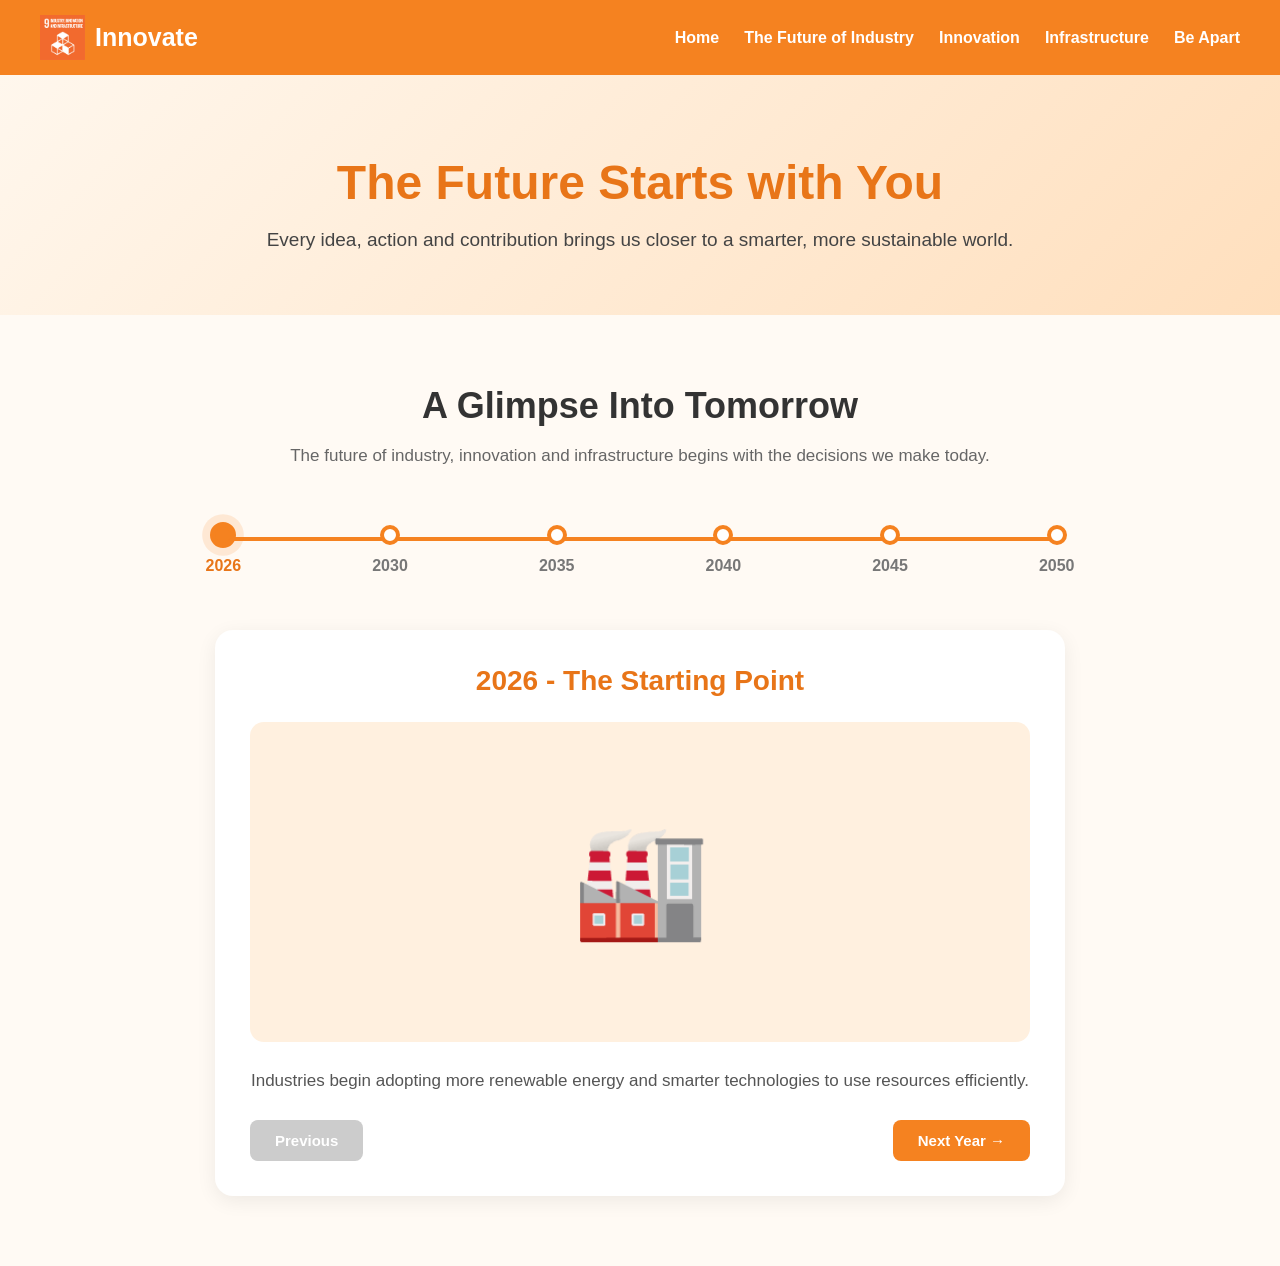
==== Be_Apart.html @ 85bc1718 "started coding on the Be Apart page, added CSS and script" ====
<!DOCTYPE html>
<html lang="en">
<head>
    <meta charset="UTF-8">
    <meta name="viewport" content="width=device-width, initial-scale=1.0">
    <title>Be Apart | Innovate</title>
    <link rel="stylesheet" href="Style.css">
</head>

<body>

    <!-- Navigation Bar -->
    <header>
        <nav class="navbar">
            <div class="logo">
                <img src="images/logo.jpg" alt="Website Logo">
                <span>Innovate</span>
            </div>

            <div class="nav-links">
                <a href="index.html">Home</a>
                <a href="industry_future.html">The Future of Industry</a>
                <a href="innovation.html">Innovation</a>
                <a href="infrastructure.html">Infrastructure</a>
                <a href="Be_Apart.html">Be Apart</a>
            </div>
        </nav>
    </header>

    <!-- Hero Section -->
    <section class="be-apart-hero">
        <h1>The Future Starts with You</h1>
        <p>
            Every idea, action and contribution brings us closer
            to a smarter, more sustainable world.
        </p>
    </section>

    <!-- Timeline Section -->
    <section class="future-timeline">

        <h2>A Glimpse Into Tomorrow</h2>

        <p class="timeline-intro">
            The future of industry, innovation and infrastructure
            begins with the decisions we make today.
        </p>

        <!-- Timeline Navigation -->
        <div class="timeline">

            <div class="timeline-item active" data-year="2026">
                <div class="timeline-dot"></div>
                <span>2026</span>
            </div>

            <div class="timeline-item" data-year="2030">
                <div class="timeline-dot"></div>
                <span>2030</span>
            </div>

            <div class="timeline-item" data-year="2035">
                <div class="timeline-dot"></div>
                <span>2035</span>
            </div>

            <div class="timeline-item" data-year="2040">
                <div class="timeline-dot"></div>
                <span>2040</span>
            </div>

            <div class="timeline-item" data-year="2045">
                <div class="timeline-dot"></div>
                <span>2045</span>
            </div>

            <div class="timeline-item" data-year="2050">
                <div class="timeline-dot"></div>
                <span>2050</span>
            </div>

        </div>

        <!-- Selected Year Information -->
        <div class="timeline-content">

            <h3 id="timeline-year">2026 - The Starting Point</h3>

            <div class="timeline-image">
                <!-- Illustration will go here -->
            </div>

            <p id="timeline-description">
                Industries begin adopting more renewable energy
                and smarter technologies to use resources efficiently.
            </p>

            <div class="timeline-buttons">
                <button id="previous-year" disabled>Previous</button>
                <button id="next-year">Next Year</button>
            </div>

        </div>

    </section>

    <script src="script.js"></script>

</body>
</html>
---- Style.css ----
/* Remove default spacing */
* {
    margin: 0;
    padding: 0;
    box-sizing: border-box;
}

/* Main website styling */
body {
    font-family: Arial, sans-serif;
    background-color: #fff7ed;
    color: #333;
}

/* Navigation bar */
.navbar {
    background-color: #f58220;
    display: flex;
    justify-content: space-between;
    align-items: center;
    padding: 15px 40px;
}

/* Website logo */
.logo {
    display: flex;
    align-items: center;
    gap: 10px;
    color: white;
    font-size: 25px;
    font-weight: bold;
}

.logo img {
    width: 45px;
    height: 45px;
    object-fit: cover;
}

/* Navigation links */
.nav-links {
    display: flex;
    gap: 25px;
}

.nav-links a {
    color: white;
    text-decoration: none;
    font-size: 16px;
    font-weight: bold;
    transition: 0.3s;
}

/* Hover effect */
.nav-links a:hover {
    color: #333;
}




/* HOMEPAGE LAYOUT */

.hero {
    min-height: 85vh;
    background: linear-gradient(135deg, #fff7ed, #ffdfbd);

    display: flex;
    align-items: center;
    justify-content: space-between;

    padding: 60px 5%;
    gap: 40px;
}

/* LEFT SIDE - TEXT */

.hero-content {
    flex: 1;
    max-width: 650px;
}

/* Small heading */

.goal-label {
    color: #d96b13;
    font-size: 15px;
    font-weight: bold;
    letter-spacing: 2px;
    margin-bottom: 25px;
}

/* Main heading */

.hero h1 {
    color: #e87518;
    font-size: clamp(42px, 5vw, 72px);
    font-weight: 800;
    line-height: 1.1;
    margin-bottom: 25px;
}

/* Description */

.hero-description {
    color: #555;
    font-size: 19px;
    margin-bottom: 35px;
}

/* Button */

.hero-button {
    display: inline-block;
    background-color: #f58220;
    color: white;
    text-decoration: none;

    font-size: 16px;
    font-weight: bold;

    padding: 16px 25px;
    border-radius: 8px;

    transition: 0.3s;
}

.hero-button:hover {
    background-color: #d96b13;
    transform: translateY(-3px);
}

/* RIGHT SIDE - IMAGE */

.hero-image {
    flex: 1;
    max-width: 650px;
}

.hero-image img {
    width: 100%;
    height: 450px;
    object-fit: cover;
    border-radius: 20px;
    box-shadow: 0 15px 35px rgba(0, 0, 0, 0.15);
}

/* MOBILE RESPONSIVENESS */

@media (max-width: 850px) {

    .hero {
        flex-direction: column;
        text-align: center;
        padding: 50px 20px;
    }

    .hero-content {
        max-width: 100%;
    }

    .hero-image {
        width: 100%;
    }

    .hero-image img {
        height: auto;
    }

}


/* FUTURE OF INDUSTRY HERO */

.future-hero {
    min-height: 65vh;
    background: linear-gradient(135deg, #fff7ed, #ffdfbd);

    display: flex;
    align-items: center;
    justify-content: space-between;

    padding: 60px 5%;
    gap: 40px;
}

.future-content {
    flex: 1;
}

.future-label {
    color: #d96b13;
    font-size: 14px;
    font-weight: bold;
    letter-spacing: 3px;
    margin-bottom: 20px;
}

.future-content h1 {
    color: #e87518;
    font-size: clamp(38px, 5vw, 70px);
    line-height: 1.1;
    font-weight: 800;
}

.future-image {
    flex: 1;
}

.future-image img {
    width: 100%;
    height: 400px;
    object-fit: cover;
    border-radius: 20px;
    box-shadow: 0 12px 30px rgba(0,0,0,0.15);
}


/* KEY INNOVATIONS SECTION */

.innovations {
    background-color: #fffaf4;
    padding: 65px 5%;
    text-align: center;
}

.innovations h2 {
    color: #e87518;
    font-size: 42px;
    margin-bottom: 15px;
}

.innovation-subtitle {
    color: #666;
    font-size: 17px;
    margin-bottom: 45px;
}


/* CARD LAYOUT */

.card-container {
    display: grid;
    grid-template-columns: repeat(4, 1fr);
    gap: 25px;
}


/* FLIP CARDS */

.flip-card {
    background-color: transparent;
    height: 300px;
    perspective: 1000px;
    cursor: pointer;
}

.flip-card-inner {
    position: relative;
    width: 100%;
    height: 100%;

    transition: transform 0.7s;
    transform-style: preserve-3d;
}

.flip-card.flipped .flip-card-inner {
    transform: rotateY(180deg);
}


/* FRONT AND BACK */

.card-front,
.card-back {
    position: absolute;
    width: 100%;
    height: 100%;

    backface-visibility: hidden;
    -webkit-backface-visibility: hidden;

    border-radius: 18px;
    border: 2px solid #f58220;

    display: flex;
    flex-direction: column;
    justify-content: center;
    align-items: center;

    padding: 25px;
}


/* FRONT DESIGN */

.card-front {
    background: linear-gradient(
        145deg,
        #ffffff,
        #ffe4c9
    );

    color: #333;
}

.card-icon {
    font-size: 55px;
    margin-bottom: 20px;
}

.card-front h3 {
    color: #e87518;
    font-size: 23px;
    margin-bottom: 15px;
}

.card-front p {
    color: #777;
    font-size: 14px;
}


/* BACK DESIGN */

.card-back {
    background: linear-gradient(
        145deg,
        #f58220,
        #d96b13
    );

    color: white;
    transform: rotateY(180deg);
}

.card-back h3 {
    font-size: 24px;
    margin-bottom: 20px;
}

.card-back p {
    font-size: 16px;
    line-height: 1.6;
}


/* HOVER EFFECT */

.flip-card:hover {
    transform: translateY(-5px);
    transition: 0.3s;
}


/* RESPONSIVE DESIGN */

@media (max-width: 1000px) {

    .card-container {
        grid-template-columns: repeat(2, 1fr);
    }

    .future-hero {
        flex-direction: column;
        text-align: center;
    }

    .future-image {
        width: 100%;
    }

}

@media (max-width: 550px) {

    .card-container {
        grid-template-columns: 1fr;
    }

    .innovations h2 {
        font-size: 32px;
    }

}




/* ============================= */
/* INNOVATION HERO SECTION */
/* ============================= */

.innovation-hero {
    min-height: 65vh;
    background: linear-gradient(135deg, #fff7ed, #ffdfbd);

    display: flex;
    align-items: center;
    justify-content: space-between;

    padding: 60px 5%;
    gap: 40px;
}

.innovation-content {
    flex: 1;
}

.innovation-label {
    color: #d96b13;
    font-size: 14px;
    font-weight: bold;
    letter-spacing: 3px;
    margin-bottom: 20px;
}

.innovation-content h1 {
    color: #e87518;
    font-size: clamp(40px, 5vw, 70px);
    line-height: 1.1;
    font-weight: 800;
    margin-bottom: 20px;
}

.innovation-description {
    color: #555;
    font-size: 20px;
    margin-bottom: 30px;
}

.innovation-image {
    flex: 1;
    max-width: 550px;
}

.innovation-image svg {
    width: 100%;
    height: auto;
    filter: drop-shadow(0 10px 20px rgba(245, 130, 32, 0.2));
}


/* ============================= */
/* QUIZ BUTTON */
/* ============================= */

.quiz-button,
#next-button {
    background-color: #f58220;
    color: white;
    border: none;
    border-radius: 30px;

    padding: 16px 30px;
    font-size: 17px;
    font-weight: bold;

    cursor: pointer;
    transition: 0.3s;
}

.quiz-button:hover,
#next-button:hover {
    background-color: #d96b13;
    transform: translateY(-3px);
}


/* ============================= */
/* QUIZ SECTION */
/* ============================= */

.quiz-section {
    display: none;
    background-color: #fff7ed;
    padding: 60px 20px;
    text-align: center;
}

.quiz-section h2 {
    color: #e87518;
    font-size: 40px;
    margin-bottom: 12px;
}

.quiz-section > p {
    color: #666;
    margin-bottom: 30px;
}

.quiz-box {
    background-color: white;
    max-width: 700px;
    margin: auto;

    padding: 35px;
    border-radius: 18px;
    border: 2px solid #f58220;

    box-shadow: 0 10px 25px rgba(0,0,0,0.08);
}

.quiz-box h3 {
    color: #333;
    font-size: 22px;
    margin-bottom: 25px;
}

#answer-buttons {
    display: grid;
    grid-template-columns: 1fr 1fr;
    gap: 15px;
}

.answer-button {
    background-color: #fff0df;
    color: #75421f;

    border: 2px solid #f58220;
    border-radius: 10px;

    padding: 15px;
    font-size: 16px;
    cursor: pointer;

    transition: 0.3s;
}

.answer-button:hover:not(:disabled) {
    background-color: #ffdbb5;
}

.answer-button:disabled {
    cursor: default;
    opacity: 0.85;
}

.answer-button.correct {
    background-color: #d9f5df;
    border-color: #399b54;
    color: #205e32;
}

.answer-button.wrong {
    background-color: #ffe0dc;
    border-color: #d9534f;
    color: #922b27;
}

#quiz-feedback {
    font-weight: bold;
    margin: 20px 0;
    min-height: 24px;
    color: #d96b13;
}

#next-button {
    margin-top: 10px;
}


/* ============================= */
/* DID YOU KNOW SECTION */
/* ============================= */

.facts-section {
    background-color: #fffaf4;
    padding: 65px 4%;
    text-align: center;
}

.facts-section h2 {
    color: #e87518;
    font-size: 42px;
    margin-bottom: 12px;
}

.facts-subtitle {
    color: #666;
    font-size: 17px;
    margin-bottom: 40px;
}

.facts-carousel {
    display: flex;
    align-items: center;
    justify-content: center;
    gap: 20px;
}

.facts-container {
    display: grid;
    grid-template-columns: repeat(3, minmax(0, 1fr));
    gap: 22px;
    width: 100%;
    max-width: 1050px;
}


/* Individual fact cards */

.fact-card {
    min-height: 300px;
    aspect-ratio: 1 / 1;

    background: linear-gradient(
        145deg,
        #ffffff,
        #ffe7ce
    );

    border: 2px solid #f58220;
    border-radius: 16px;

    display: flex;
    flex-direction: column;
    justify-content: center;
    align-items: center;

    padding: 22px;

    box-shadow: 0 8px 18px rgba(245, 130, 32, 0.12);

    animation: cardAppear 0.4s ease;
}

.fact-icon {
    font-size: 42px;
    margin-bottom: 15px;
}

.fact-card h3 {
    color: #d96b13;
    font-size: 21px;
    margin-bottom: 15px;
}

.fact-card p {
    color: #444;
    font-size: 15px;
    line-height: 1.6;
}


/* Carousel arrows */

.arrow-button {
    flex-shrink: 0;
    background-color: #f58220;
    color: white;

    border: none;
    border-radius: 50%;

    width: 55px;
    height: 55px;

    font-size: 25px;
    cursor: pointer;

    transition: 0.3s;
}

.arrow-button:hover {
    background-color: #d96b13;
    transform: scale(1.1);
}

.facts-instruction {
    color: #888;
    font-size: 14px;
    margin-top: 25px;
}


/* Card animation */

@keyframes cardAppear {
    from {
        opacity: 0.4;
        transform: translateX(15px);
    }

    to {
        opacity: 1;
        transform: translateX(0);
    }
}


/* ============================= */
/* RESPONSIVE DESIGN */
/* ============================= */

@media (max-width: 900px) {

    .innovation-hero {
        flex-direction: column;
        text-align: center;
    }

    .innovation-image {
        width: 100%;
    }

    .facts-container {
        grid-template-columns: repeat(2, 1fr);
    }

    .fact-card:last-child {
        display: none;
    }

}

@media (max-width: 600px) {

    #answer-buttons {
        grid-template-columns: 1fr;
    }

    .facts-container {
        grid-template-columns: 1fr;
    }

    .fact-card:not(:first-child) {
        display: none;
    }

    .facts-carousel {
        gap: 8px;
    }

    .arrow-button {
        width: 40px;
        height: 40px;
        font-size: 18px;
    }

    .fact-card {
        min-height: 300px;
    }

}





/* ================================= */
/* INFRASTRUCTURE HERO */
/* ================================= */

.infrastructure-hero {
    min-height: 65vh;
    background: linear-gradient(135deg, #fff7ed, #ffdfbd);

    display: flex;
    align-items: center;
    justify-content: space-between;

    padding: 60px 5%;
    gap: 40px;
}

.infrastructure-content {
    flex: 1;
}

.infrastructure-label {
    color: #d96b13;
    font-size: 14px;
    font-weight: bold;
    letter-spacing: 3px;
    margin-bottom: 20px;
}

.infrastructure-content h1 {
    color: #e87518;
    font-size: clamp(40px, 5vw, 70px);
    line-height: 1.1;
    font-weight: 800;
    margin-bottom: 20px;
}

.infrastructure-subtitle {
    color: #555;
    font-size: 20px;
}

.infrastructure-image {
    flex: 1;
    max-width: 600px;
}

.infrastructure-image img {
    width: 100%;
    height: 420px;
    object-fit: cover;
    border-radius: 20px;
    box-shadow: 0 12px 30px rgba(0,0,0,0.15);
}


/* ================================= */
/* INFRASTRUCTURE MINI QUIZ */
/* ================================= */

.infrastructure-quiz {
    background-color: #fffaf4;
    padding: 65px 7%;
    text-align: center;
}

.infrastructure-quiz h2,
.city-section h2 {
    color: #e87518;
    font-size: 38px;
    margin-bottom: 15px;
}

.quiz-intro {
    color: #666;
    font-size: 17px;
    margin-bottom: 35px;
}

.infrastructure-questions {
    display: grid;
    grid-template-columns: repeat(2, 1fr);
    gap: 22px;
    max-width: 1100px;
    margin: auto;
}

.infra-question {
    background-color: white;
    border: 2px solid #ffdfbd;
    border-radius: 15px;
    padding: 25px;
    text-align: left;
    box-shadow: 0 5px 15px rgba(0,0,0,0.04);
}

.infra-question h3 {
    color: #d96b13;
    font-size: 18px;
    margin-bottom: 18px;
}

.infra-answer {
    display: block;
    width: 100%;
    background-color: #fff3e6;
    color: #75421f;

    border: 1px solid #f5c18f;
    border-radius: 8px;

    padding: 12px;
    margin-bottom: 10px;

    text-align: left;
    font-size: 14px;
    cursor: pointer;
    transition: 0.2s;
}

.infra-answer:hover:not(:disabled) {
    background-color: #ffdfbd;
}

.infra-answer:disabled {
    cursor: default;
    opacity: 0.85;
}

.infra-answer.correct {
    background-color: #d9f5df;
    border-color: #399b54;
    color: #205e32;
}

.infra-answer.wrong {
    background-color: #ffe0dc;
    border-color: #d9534f;
    color: #922b27;
}

.infra-feedback {
    min-height: 20px;
    color: #d96b13;
    font-size: 14px;
    font-weight: bold;
    margin-top: 12px;
}

.infra-score {
    margin-top: 30px;
    color: #d96b13;
    font-size: 19px;
    font-weight: bold;
}


/* ================================= */
/* INTERACTIVE CITY */
/* ================================= */

.city-section {
    background-color: #fff7ed;
    padding: 65px 5%;
    text-align: center;
}

.city-description {
    color: #666;
    font-size: 17px;
    margin-bottom: 35px;
}

.city-scene {
    max-width: 1050px;
    height: 480px;
    margin: auto;

    border: 3px solid #f58220;
    border-radius: 20px;
    overflow: hidden;

    position: relative;
    background-color: #bde7f7;
}

/* Sky */

.city-sky {
    height: 65%;
    background: linear-gradient(#9bdaf2, #e3f7ff);
    position: relative;
    overflow: hidden;
}

.city-sun {
    position: absolute;
    top: 20px;
    right: 70px;
    font-size: 48px;
}

.city-cloud {
    position: absolute;
    font-size: 35px;
}

.cloud-one {
    top: 45px;
    left: 18%;
}

.cloud-two {
    top: 90px;
    right: 25%;
}


/* City skyline */

.city-buildings {
    position: absolute;
    bottom: 0;
    left: 5%;
    right: 5%;

    height: 190px;

    display: flex;
    justify-content: center;
    align-items: flex-end;
    gap: 12px;
}

.city-building {
    width: 16%;
    background: #f5a45c;
    border: 3px solid #d96b13;
    border-bottom: none;

    display: flex;
    justify-content: center;
    align-items: center;

    color: #fff7ed;
    font-size: 35px;

    box-shadow: inset 0 0 15px rgba(255,255,255,0.3);
}

.building-one {
    height: 100px;
}

.building-two {
    height: 150px;
    background: #f9bf78;
}

.building-three {
    height: 180px;
    background: #e87518;
}

.building-four {
    height: 130px;
    background: #f9bf78;
}

.building-five {
    height: 110px;
}


/* Ground */

.city-ground {
    height: 35%;
    background: linear-gradient(#8fcf73, #64aa52);
    position: relative;
}

.city-road {
    position: absolute;
    bottom: 0;
    width: 100%;
    height: 75px;

    background: #555;

    display: flex;
    justify-content: space-around;
    align-items: center;
    font-size: 30px;

    border-top: 5px solid #777;
}

.city-road::after {
    content: "";
    position: absolute;
    width: 100%;
    top: 35px;
    border-top: 3px dashed white;
}


/* Clickable city icons */

.city-item {
    position: absolute;
    z-index: 2;

    background: #ffffff;
    border: 3px solid #f58220;
    border-radius: 15px;

    width: 65px;
    height: 65px;

    font-size: 32px;
    cursor: pointer;

    box-shadow: 0 5px 12px rgba(0,0,0,0.15);
    transition: 0.25s;
}

.city-item:hover {
    transform: scale(1.15);
    background: #ffe4c9;
}

.city-item.selected {
    background: #f58220;
    border-color: white;
    box-shadow: 0 0 0 4px rgba(245,130,32,0.3);
}

.house-item {
    left: 8%;
    top: 5%;
}

.building-item {
    left: 27%;
    top: -5%;
}

.road-item {
    left: 40%;
    top: 15%;
}

.power-item {
    right: 27%;
    top: -5%;
}

.port-item {
    right: 8%;
    top: 10%;
}

.airport-item {
    right: 45%;
    top: 15%;
}


/* City information panel */

.city-info {
    max-width: 850px;
    min-height: 155px;

    margin: 30px auto 0;
    padding: 30px;

    background: white;
    border: 2px solid #f58220;
    border-radius: 15px;

    box-shadow: 0 8px 20px rgba(0,0,0,0.06);

    transition: 0.3s;
}

.city-info h3 {
    color: #e87518;
    font-size: 25px;
    margin-bottom: 15px;
}

.city-info p {
    color: #555;
    font-size: 16px;
    line-height: 1.7;
}


/* ================================= */
/* RESPONSIVE DESIGN */
/* ================================= */

@media (max-width: 850px) {

    .infrastructure-hero {
        flex-direction: column;
        text-align: center;
    }

    .infrastructure-image {
        width: 100%;
    }

    .infrastructure-questions {
        grid-template-columns: 1fr;
    }

    .city-scene {
        height: 400px;
    }

    .city-item {
        width: 52px;
        height: 52px;
        font-size: 25px;
    }

}

@media (max-width: 550px) {

    .infrastructure-quiz h2,
    .city-section h2 {
        font-size: 30px;
    }

    .city-scene {
        height: 340px;
    }

    .city-buildings {
        height: 130px;
        gap: 5px;
    }

    .city-item {
        width: 43px;
        height: 43px;
        font-size: 21px;
    }

    .city-info {
        padding: 20px;
    }

}



/* =================================
   BE APART - HERO SECTION
================================= */

.be-apart-hero {
    text-align: center;
    padding: 80px 20px 60px;
    background: linear-gradient(135deg, #fff7ed, #ffdfbd);
}

.be-apart-hero h1 {
    font-size: 48px;
    color: #e87518;
    margin-bottom: 15px;
}

.be-apart-hero p {
    font-size: 19px;
    color: #444;
    max-width: 750px;
    margin: 0 auto;
    line-height: 1.6;
}


/* =================================
   TIMELINE SECTION
================================= */

.future-timeline {
    padding: 70px 6%;
    text-align: center;
    background: #fffaf4;
}

.future-timeline h2 {
    font-size: 36px;
    color: #333;
    margin-bottom: 15px;
}

.timeline-intro {
    font-size: 17px;
    color: #666;
    max-width: 750px;
    margin: 0 auto 55px;
    line-height: 1.6;
}


/* =================================
   TIMELINE DOTS AND CONNECTING LINE
================================= */

.timeline {
    display: flex;
    align-items: flex-start;
    justify-content: space-between;
    max-width: 1000px;
    margin: 0 auto 55px;
    position: relative;
}

/* The connecting line */
.timeline::before {
    content: "";
    position: absolute;
    top: 12px;
    left: 8.33%;
    right: 8.33%;
    height: 4px;
    background: #f58220;
    border-radius: 10px;
}

.timeline-item {
    flex: 1;
    display: flex;
    flex-direction: column;
    align-items: center;
    position: relative;
    z-index: 1;
    cursor: pointer;
    gap: 12px;
    color: #777;
    font-size: 16px;
    font-weight: 600;
    transition: 0.3s ease;
}

/* Timeline circles */
.timeline-dot {
    width: 20px;
    height: 20px;
    background: #fff;
    border: 4px solid #f58220;
    border-radius: 50%;
    transition: 0.3s ease;
}

/* Selected timeline year */
.timeline-item.active {
    color: #e87518;
}

.timeline-item.active .timeline-dot {
    background: #f58220;
    transform: scale(1.3);
    box-shadow: 0 0 0 6px rgba(245, 130, 32, 0.15);
}

/* Hover effect */
.timeline-item:hover .timeline-dot {
    transform: scale(1.2);
}


/* =================================
   SELECTED YEAR CONTENT
================================= */

.timeline-content {
    max-width: 850px;
    margin: 0 auto;
    padding: 35px;
    background: white;
    border-radius: 18px;
    box-shadow: 0 5px 20px rgba(0, 0, 0, 0.07);
}

.timeline-content h3 {
    font-size: 28px;
    color: #e87518;
    margin-bottom: 25px;
}

.timeline-image {
    width: 100%;
    height: 320px;
    background: #fff0df;
    border-radius: 14px;
    margin-bottom: 25px;
}

.timeline-content p {
    font-size: 17px;
    color: #555;
    line-height: 1.7;
    margin-bottom: 25px;
}


/* =================================
   PREVIOUS AND NEXT BUTTONS
================================= */

.timeline-buttons {
    display: flex;
    justify-content: space-between;
    gap: 15px;
}

.timeline-buttons button {
    padding: 12px 25px;
    border: none;
    border-radius: 8px;
    background: #f58220;
    color: white;
    font-size: 15px;
    font-weight: 600;
    cursor: pointer;
    transition: 0.3s ease;
}

.timeline-buttons button:hover:not(:disabled) {
    background: #d96b13;
    transform: translateY(-2px);
}

.timeline-buttons button:disabled {
    background: #ccc;
    cursor: not-allowed;
}


/* =================================
   MOBILE RESPONSIVENESS
================================= */

@media (max-width: 650px) {

    .be-apart-hero h1 {
        font-size: 34px;
    }

    .future-timeline {
        padding: 50px 15px;
    }

    .timeline {
        margin-bottom: 40px;
    }

    .timeline-item {
        font-size: 12px;
    }

    .timeline-dot {
        width: 16px;
        height: 16px;
        border-width: 3px;
    }

    .timeline::before {
        top: 10px;
    }

    .timeline-content {
        padding: 20px;
    }

    .timeline-content h3 {
        font-size: 22px;
    }

    .timeline-image {
        height: 200px;
    }

    .timeline-buttons button {
        padding: 10px 15px;
        font-size: 13px;
    }
}



/* Timeline transition effect */

.timeline-content {
    transition: opacity 0.2s ease, transform 0.2s ease;
}

.timeline-content.changing {
    opacity: 0;
    transform: translateY(10px);
}

/* Temporary timeline illustrations */

.timeline-image {
    display: flex;
    align-items: center;
    justify-content: center;
    font-size: 110px;
}
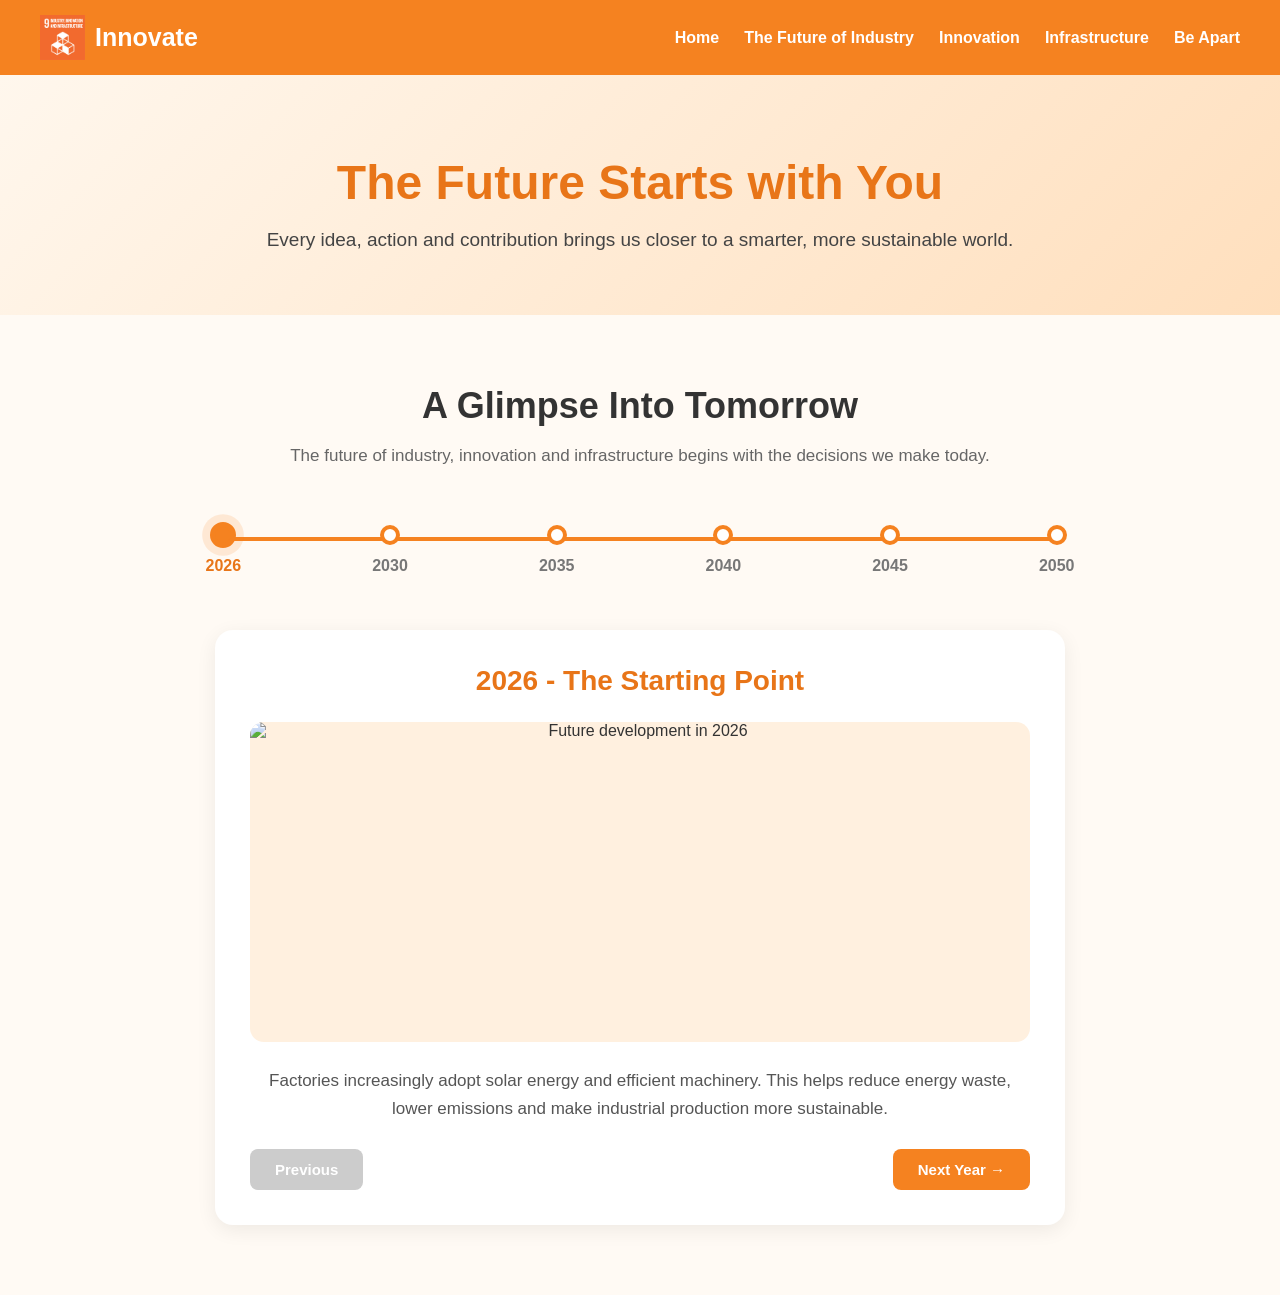
==== commit 6dbf9a40: "changed small error" ====
--- a/Be_Apart.html
+++ b/Be_Apart.html
@@ -21,7 +21,7 @@
                 <a href="index.html">Home</a>
                 <a href="industry_future.html">The Future of Industry</a>
                 <a href="innovation.html">Innovation</a>
-                <a href="infrastructure.html">Infrastructure</a>
+                <a href="Infrastructure.html">Infrastructure</a>
                 <a href="Be_Apart.html">Be Apart</a>
             </div>
         </nav>
--- a/Style.css
+++ b/Style.css
@@ -1459,8 +1459,17 @@
 /* Temporary timeline illustrations */
 
 .timeline-image {
-    display: flex;
-    align-items: center;
-    justify-content: center;
-    font-size: 110px;
-}
+    width: 100%;
+    height: 320px;
+    background: #fff0df;
+    border-radius: 14px;
+    margin-bottom: 25px;
+    overflow: hidden;
+}
+
+.timeline-image img {
+    width: 100%;
+    height: 100%;
+    object-fit: cover;
+    display: block;
+}
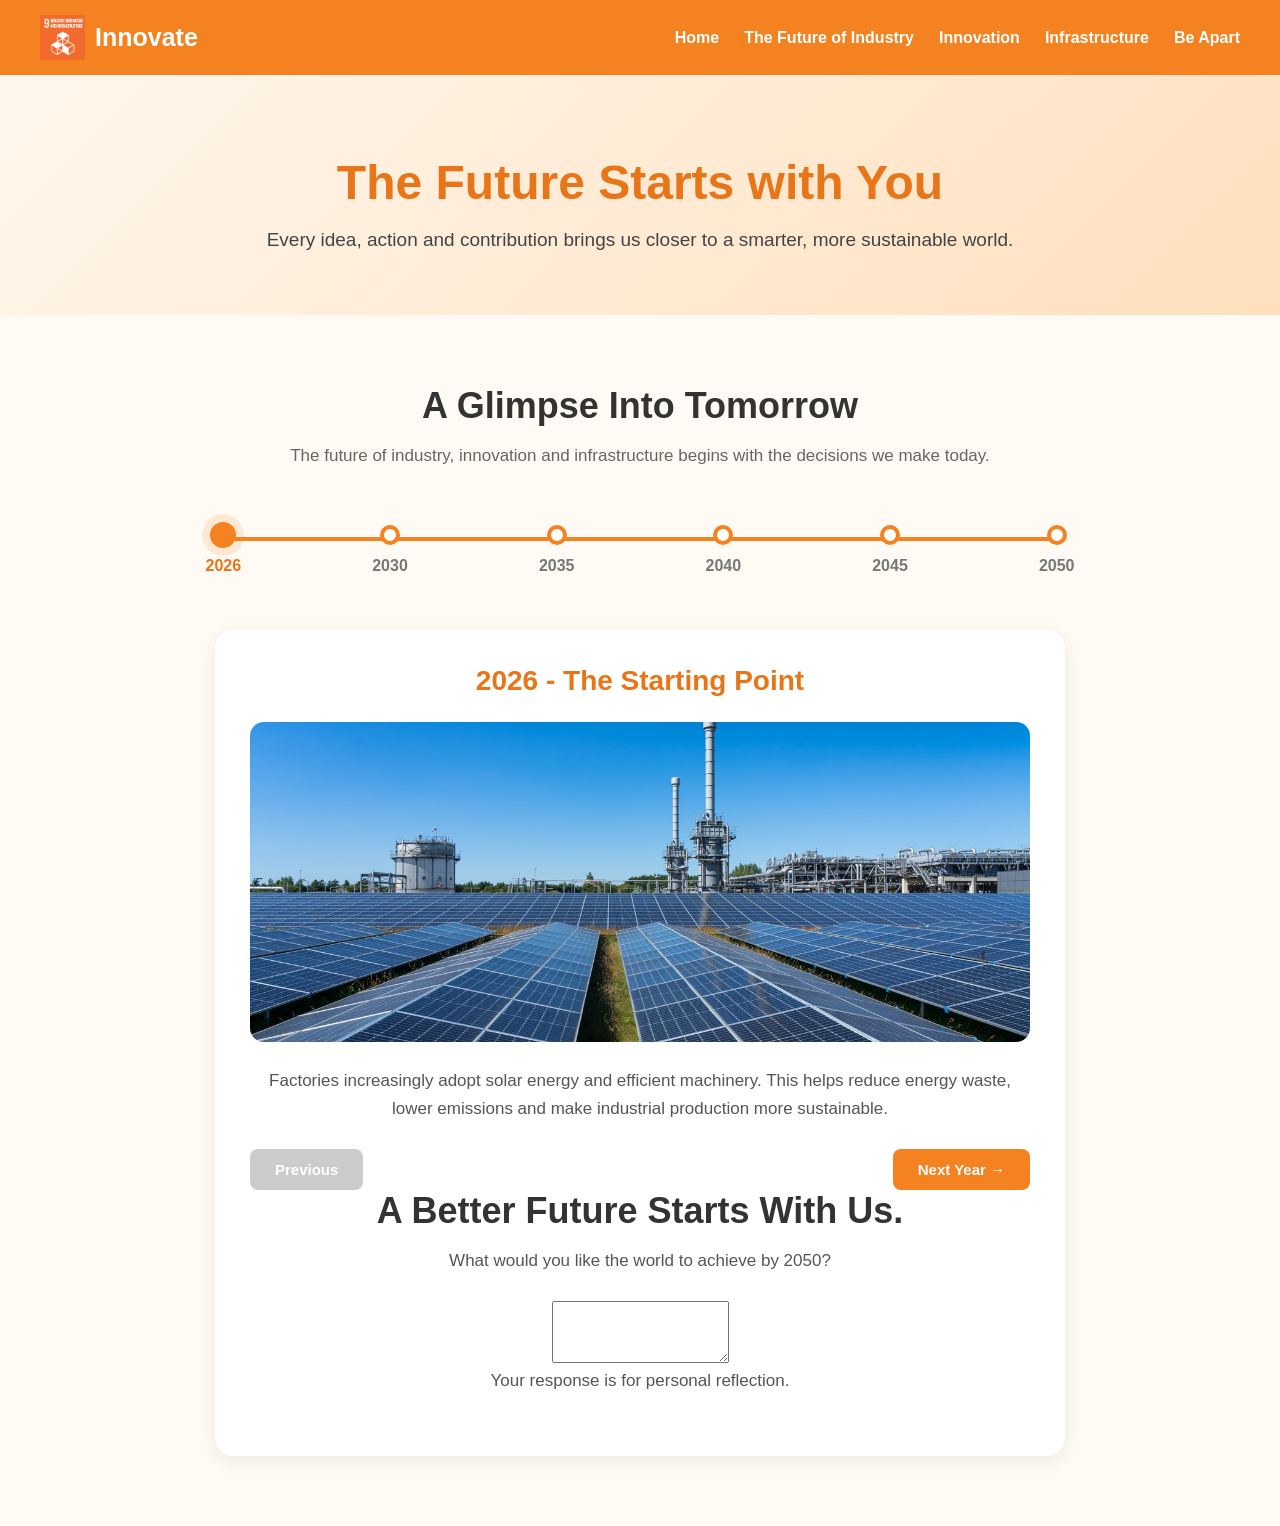
==== commit 707b4722: "added images for last page and working on 2050 timeline" ====
--- a/Be_Apart.html
+++ b/Be_Apart.html
@@ -100,6 +100,27 @@
                 <button id="next-year">Next Year</button>
             </div>
 
+
+            <!-- 2050 Reflection Section -->
+            <div class="reflection-section" id="reflection-section">
+
+                <h2>A Better Future Starts With Us.</h2>
+
+                <p>What would you like the world to achieve by 2050?</p>
+
+                <textarea
+                    id="future-reflection"
+                    placeholder="Share your vision for the future..."
+                    rows="4">
+                </textarea>
+
+                <p class="reflection-note">
+                    Your response is for personal reflection.
+                </p>
+
+            </div>
+
+
         </div>
 
     </section>
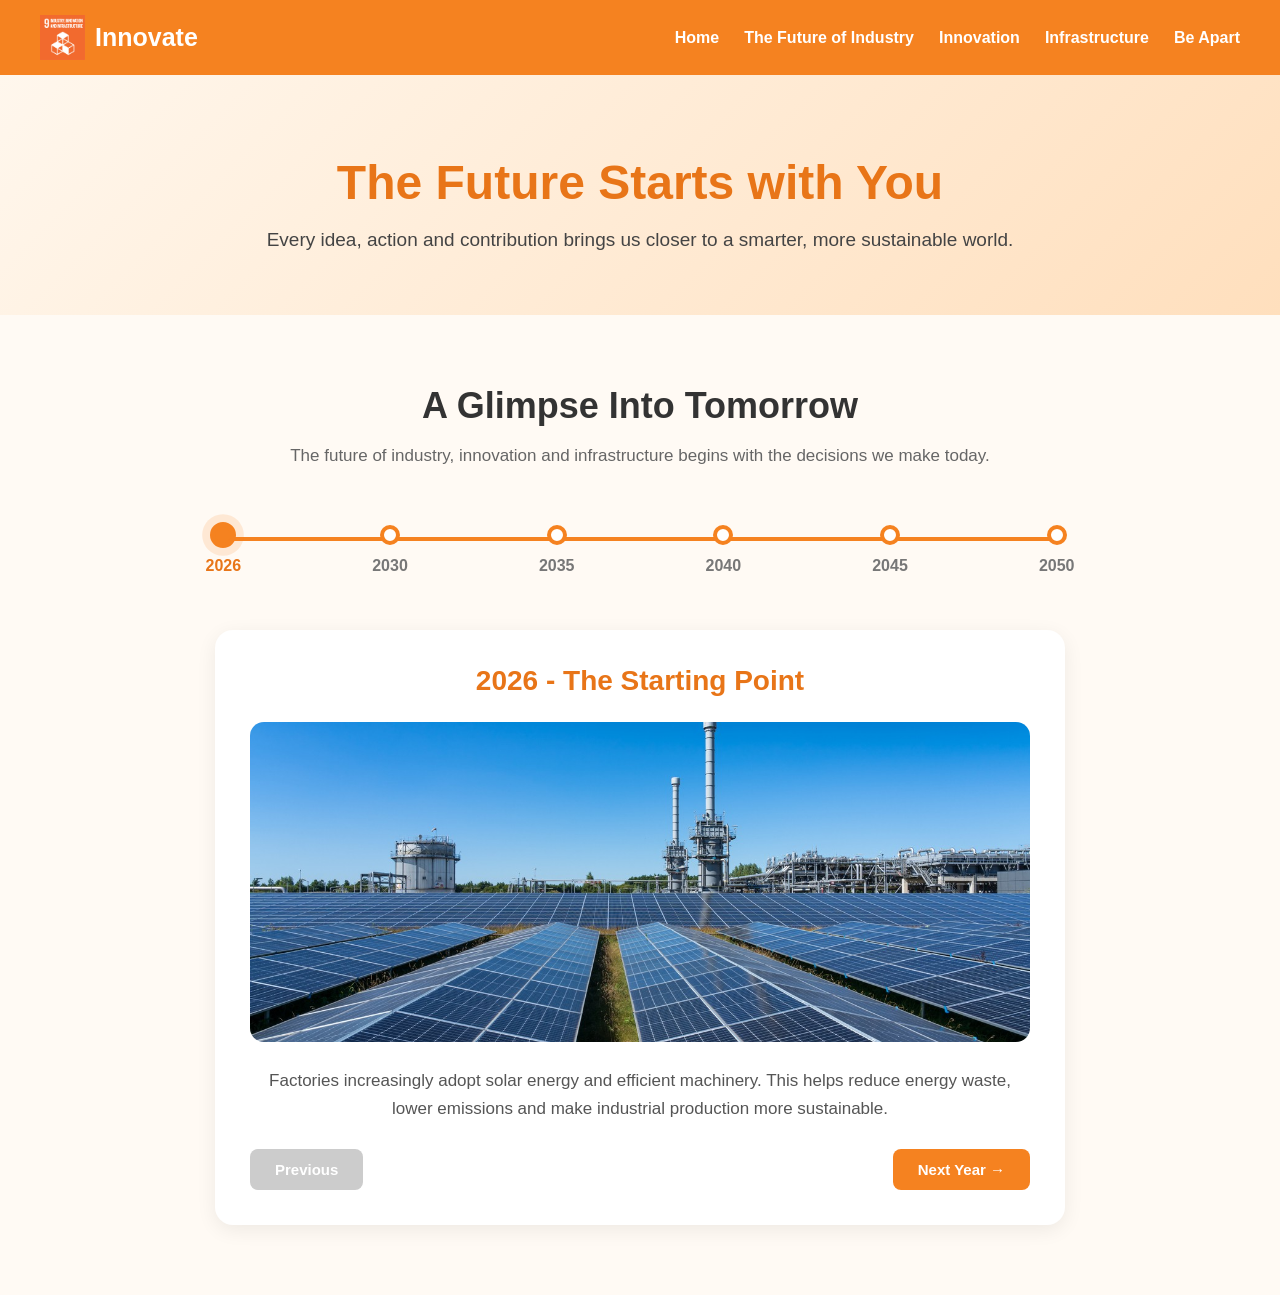
==== commit 72f2c9ab: "doing finishing touches to reflection" ====
--- a/Be_Apart.html
+++ b/Be_Apart.html
@@ -104,7 +104,17 @@
             <!-- 2050 Reflection Section -->
             <div class="reflection-section" id="reflection-section">
 
-                <h2>A Better Future Starts With Us.</h2>
+                <div class="finale-heading">
+                    <span class="finale-line"></span>
+                    <h2>A Better Future Starts With Us.</h2>
+                    <span class="finale-line"></span>
+                </div>
+                
+                <p class="finale-message">
+                    The future is not simply something we wait for.
+                    It is something we build together.
+                </p>
+
 
                 <p>What would you like the world to achieve by 2050?</p>
 
--- a/Style.css
+++ b/Style.css
@@ -1441,6 +1441,10 @@
         padding: 10px 15px;
         font-size: 13px;
     }
+
+    .timeline-image.final-image {
+        height: 260px;
+    }
 }
 
 
@@ -1467,9 +1471,99 @@
     overflow: hidden;
 }
 
+/* Special 2050 Timeline Image */
+.timeline-image.final-image {
+    height: 420px;
+    border: 3px solid #f28c28;
+    box-shadow: 0 8px 20px rgba(0, 0, 0, 0.12);
+    transition: height 0.3s ease;
+}
+
 .timeline-image img {
     width: 100%;
     height: 100%;
     object-fit: cover;
     display: block;
 }
+
+
+
+/* 2050 Reflection Section */
+.reflection-section {
+    display: none;
+    margin-top: 40px;
+    padding: 35px;
+    background: linear-gradient(135deg, #fff0df, #ffe0bd);
+    border: 2px solid #f28c28;
+    border-radius: 18px;
+    text-align: center;
+    box-shadow: 0 8px 20px rgba(180, 95, 20, 0.12);
+}
+
+.reflection-section h2 {
+    color: #d96512;
+    font-size: 30px;
+    margin-bottom: 18px;
+}
+
+.reflection-section p {
+    margin-bottom: 18px;
+}
+
+.reflection-section textarea {
+    width: 100%;
+    max-width: 650px;
+    padding: 16px;
+    border: 2px solid #f2a45e;
+    border-radius: 12px;
+    background: white;
+    font-family: Arial, sans-serif;
+    font-size: 15px;
+    resize: vertical;
+    outline: none;
+}
+
+.reflection-section textarea:focus {
+    border-color: #e87518;
+    box-shadow: 0 0 8px rgba(232, 117, 24, 0.2);
+}
+
+.reflection-note {
+    font-size: 13px;
+    color: #888;
+    margin-top: 12px;
+}
+
+
+
+/* 2050 Finale Heading */
+.finale-heading {
+    display: flex;
+    align-items: center;
+    justify-content: center;
+    gap: 18px;
+    margin-bottom: 20px;
+}
+
+.finale-heading h2 {
+    margin: 0;
+    font-size: 32px;
+    color: #d96512;
+}
+
+.finale-line {
+    width: 55px;
+    height: 3px;
+    background: #f28c28;
+    border-radius: 5px;
+}
+
+/* Final Closing Message */
+.finale-message {
+    max-width: 650px;
+    margin: 0 auto 25px;
+    font-size: 18px;
+    line-height: 1.7;
+    color: #70421f;
+    font-weight: 500;
+}
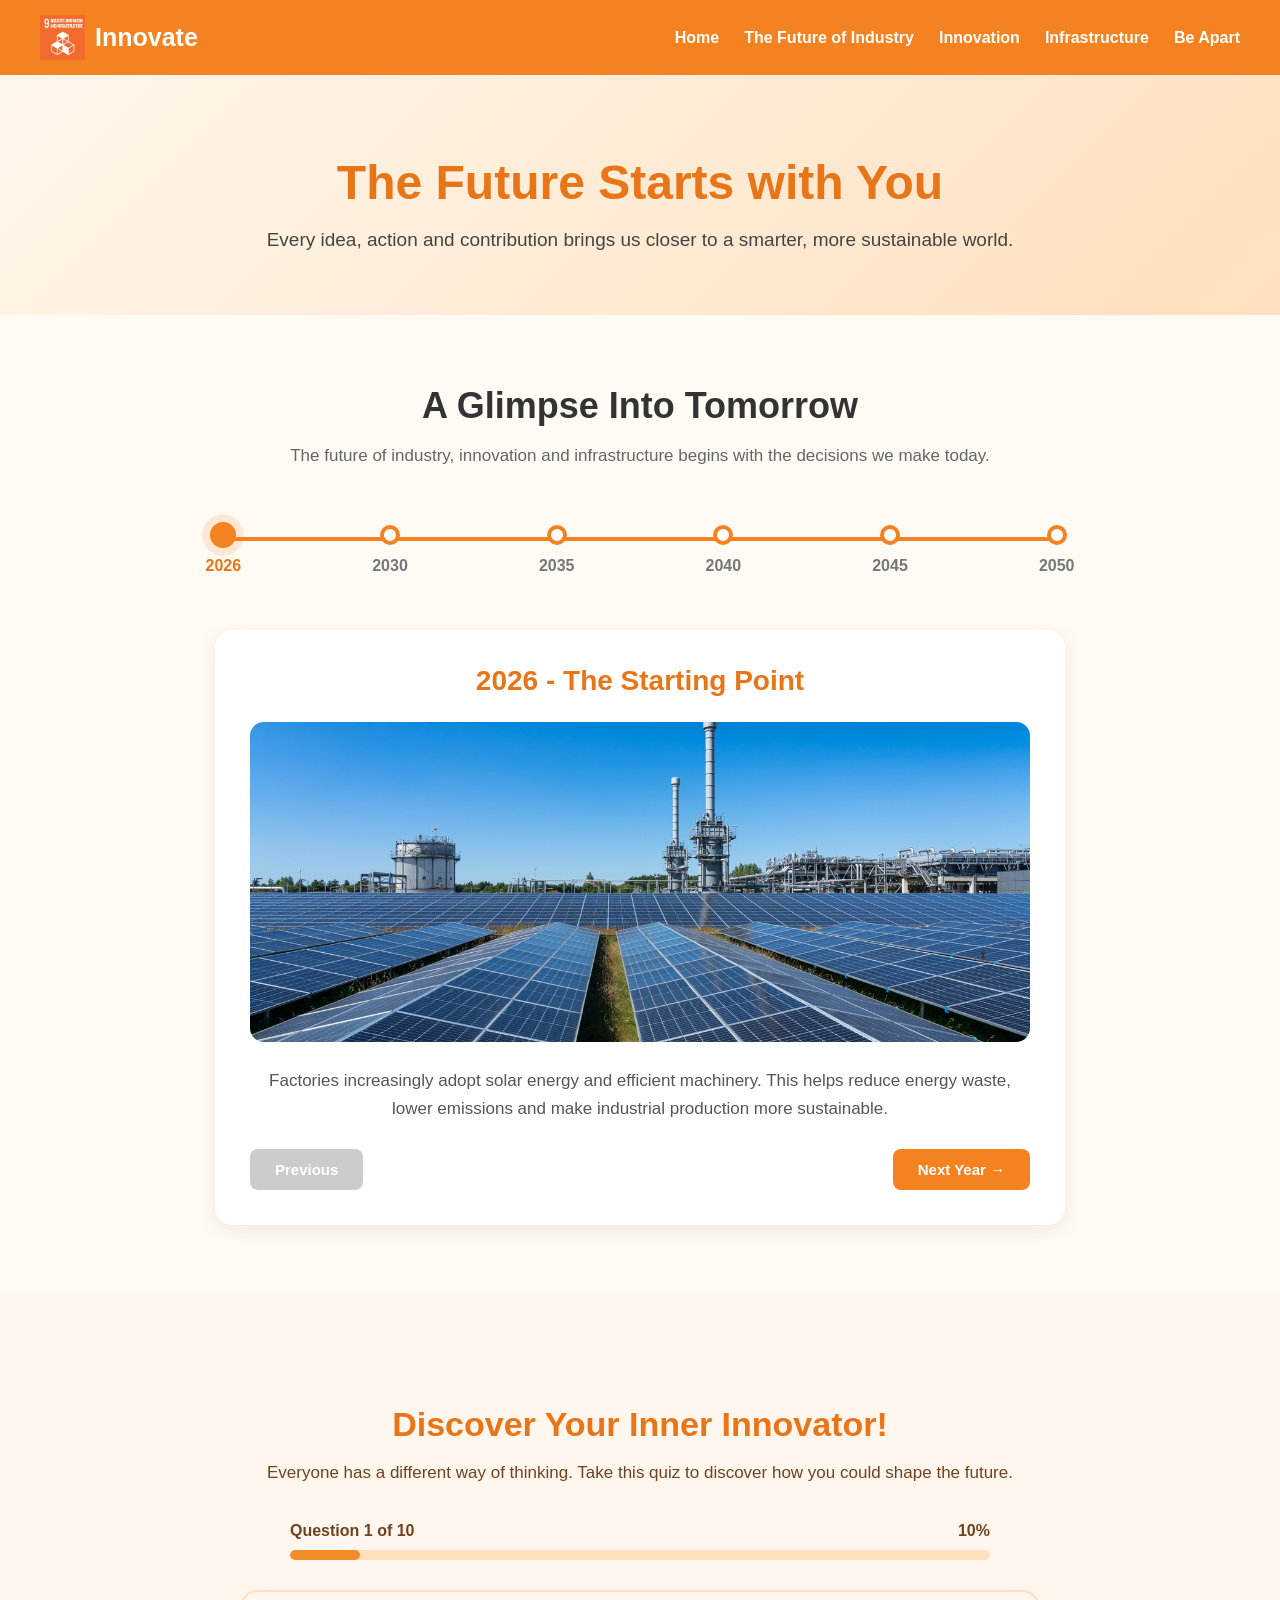
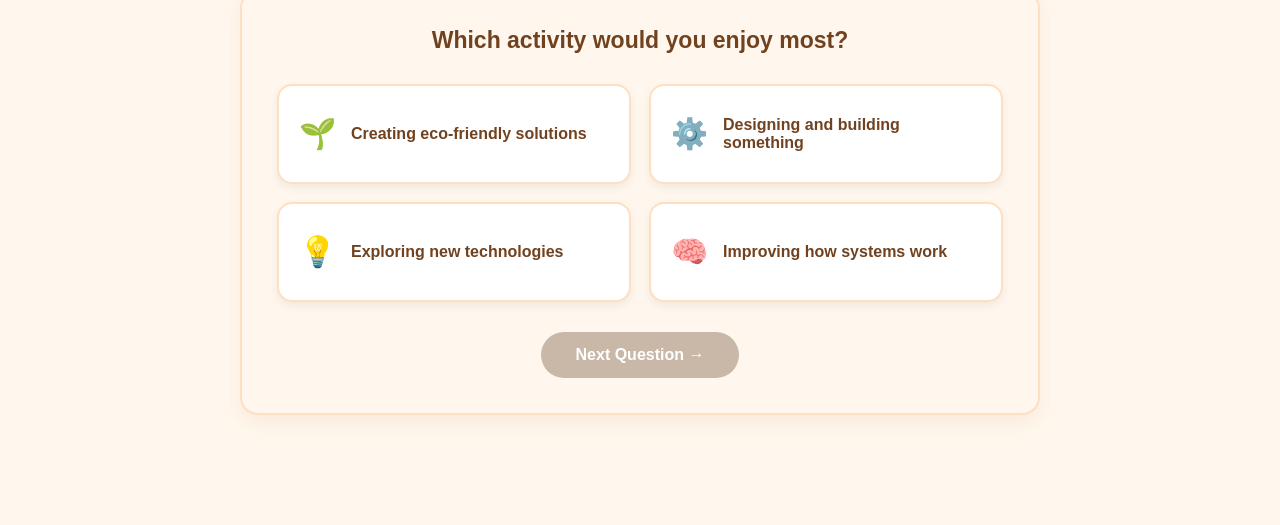
==== commit 8d397508: "added in html and CSS code for personality quiz" ====
--- a/Be_Apart.html
+++ b/Be_Apart.html
@@ -133,6 +133,75 @@
 
         </div>
 
+        </section>
+
+    <!-- Innovator Personality Quiz -->
+    <section class="innovator-quiz">
+
+        <h2>Discover Your Inner Innovator!</h2>
+
+        <p class="quiz-intro">
+            Everyone has a different way of thinking.
+            Take this quiz to discover how you could shape the future.
+        </p>
+
+        <!-- Quiz Progress -->
+        <div class="quiz-progress">
+
+            <div class="quiz-progress-info">
+                <span id="quiz-question-number">Question 1 of 10</span>
+                <span id="quiz-progress-percentage">10%</span>
+            </div>
+
+            <div class="quiz-progress-bar">
+                <div id="quiz-progress-fill"></div>
+            </div>
+
+        </div>
+
+        <!-- Quiz Question -->
+        <div class="quiz-container" id="innovator-quiz-container">
+
+            <h3 id="innovator-question">
+                Which activity would you enjoy most?
+            </h3>
+
+            <!-- Answer Cards -->
+            <div class="quiz-answers" id="innovator-answers">
+
+                <button class="quiz-answer" data-type="green">
+                    <span class="answer-icon">🌱</span>
+                    <span>Creating eco-friendly solutions</span>
+                </button>
+
+                <button class="quiz-answer" data-type="engineer">
+                    <span class="answer-icon">⚙️</span>
+                    <span>Designing and building something</span>
+                </button>
+
+                <button class="quiz-answer" data-type="technology">
+                    <span class="answer-icon">💡</span>
+                    <span>Exploring new technologies</span>
+                </button>
+
+                <button class="quiz-answer" data-type="systems">
+                    <span class="answer-icon">🧠</span>
+                    <span>Improving how systems work</span>
+                </button>
+
+            </div>
+
+            <!-- Next Button -->
+            <div class="quiz-navigation">
+
+                <button id="innovator-next" disabled>
+                    Next Question →
+                </button>
+
+            </div>
+
+        </div>
+
     </section>
 
     <script src="script.js"></script>
--- a/Style.css
+++ b/Style.css
@@ -1566,4 +1566,174 @@
     line-height: 1.7;
     color: #70421f;
     font-weight: 500;
-}+}
+
+
+/* ================================= */
+/* BE APART - INNOVATOR QUIZ */
+/* ================================= */
+
+.innovator-quiz {
+    max-width: 1000px;
+    margin: 70px auto;
+    padding: 40px;
+    text-align: center;
+}
+
+.innovator-quiz h2 {
+    color: #e87518;
+    font-size: 34px;
+    margin-bottom: 15px;
+}
+
+.quiz-intro {
+    color: #70421f;
+    font-size: 17px;
+    line-height: 1.6;
+    margin-bottom: 35px;
+}
+
+/* Quiz Progress */
+
+.quiz-progress {
+    max-width: 700px;
+    margin: 0 auto 30px;
+}
+
+.quiz-progress-info {
+    display: flex;
+    justify-content: space-between;
+    margin-bottom: 10px;
+    color: #70421f;
+    font-weight: bold;
+}
+
+.quiz-progress-bar {
+    width: 100%;
+    height: 10px;
+    background: #ffe0bd;
+    border-radius: 20px;
+    overflow: hidden;
+}
+
+#quiz-progress-fill {
+    width: 10%;
+    height: 100%;
+    background: #f28c28;
+    border-radius: 20px;
+    transition: width 0.3s ease;
+}
+
+/* Question Container */
+
+.quiz-container {
+    max-width: 800px;
+    margin: 0 auto;
+    padding: 35px;
+    background: #fff7ed;
+    border: 2px solid #ffdfc1;
+    border-radius: 18px;
+    box-shadow: 0 8px 20px rgba(180, 95, 20, 0.08);
+}
+
+.quiz-container h3 {
+    color: #70421f;
+    font-size: 23px;
+    margin-bottom: 30px;
+}
+
+/* Answer Cards */
+
+.quiz-answers {
+    display: grid;
+    grid-template-columns: repeat(2, 1fr);
+    gap: 18px;
+}
+
+.quiz-answer {
+    display: flex;
+    align-items: center;
+    gap: 15px;
+    min-height: 100px;
+    padding: 20px;
+    background: white;
+    border: 2px solid #ffdfc1;
+    border-radius: 15px;
+    box-shadow: 0 4px 10px rgba(0, 0, 0, 0.06);
+    color: #70421f;
+    font-size: 16px;
+    font-weight: 600;
+    text-align: left;
+    cursor: pointer;
+    transition: transform 0.2s ease, box-shadow 0.2s ease,
+                border-color 0.2s ease, background 0.2s ease;
+}
+
+.quiz-answer:hover {
+    transform: translateY(-4px);
+    border-color: #f28c28;
+    box-shadow: 0 8px 16px rgba(180, 95, 20, 0.13);
+}
+
+.quiz-answer.selected {
+    background: #fff0df;
+    border-color: #e87518;
+    box-shadow: 0 0 0 2px rgba(232, 117, 24, 0.12);
+}
+
+.answer-icon {
+    font-size: 30px;
+    flex-shrink: 0;
+}
+
+/* Next Button */
+
+.quiz-navigation {
+    margin-top: 30px;
+}
+
+#innovator-next {
+    padding: 14px 35px;
+    background: #f28c28;
+    color: white;
+    border: none;
+    border-radius: 30px;
+    font-size: 16px;
+    font-weight: bold;
+    cursor: pointer;
+    transition: background 0.2s ease, transform 0.2s ease;
+}
+
+#innovator-next:hover:not(:disabled) {
+    background: #d96512;
+    transform: translateY(-2px);
+}
+
+#innovator-next:disabled {
+    background: #c9b8a8;
+    cursor: not-allowed;
+}
+
+/* Mobile Layout */
+
+@media (max-width: 650px) {
+    .innovator-quiz {
+        padding: 25px 15px;
+    }
+
+    .innovator-quiz h2 {
+        font-size: 27px;
+    }
+
+    .quiz-container {
+        padding: 22px 16px;
+    }
+
+    .quiz-answers {
+        grid-template-columns: 1fr;
+    }
+
+    .quiz-answer {
+        min-height: 80px;
+    }
+}
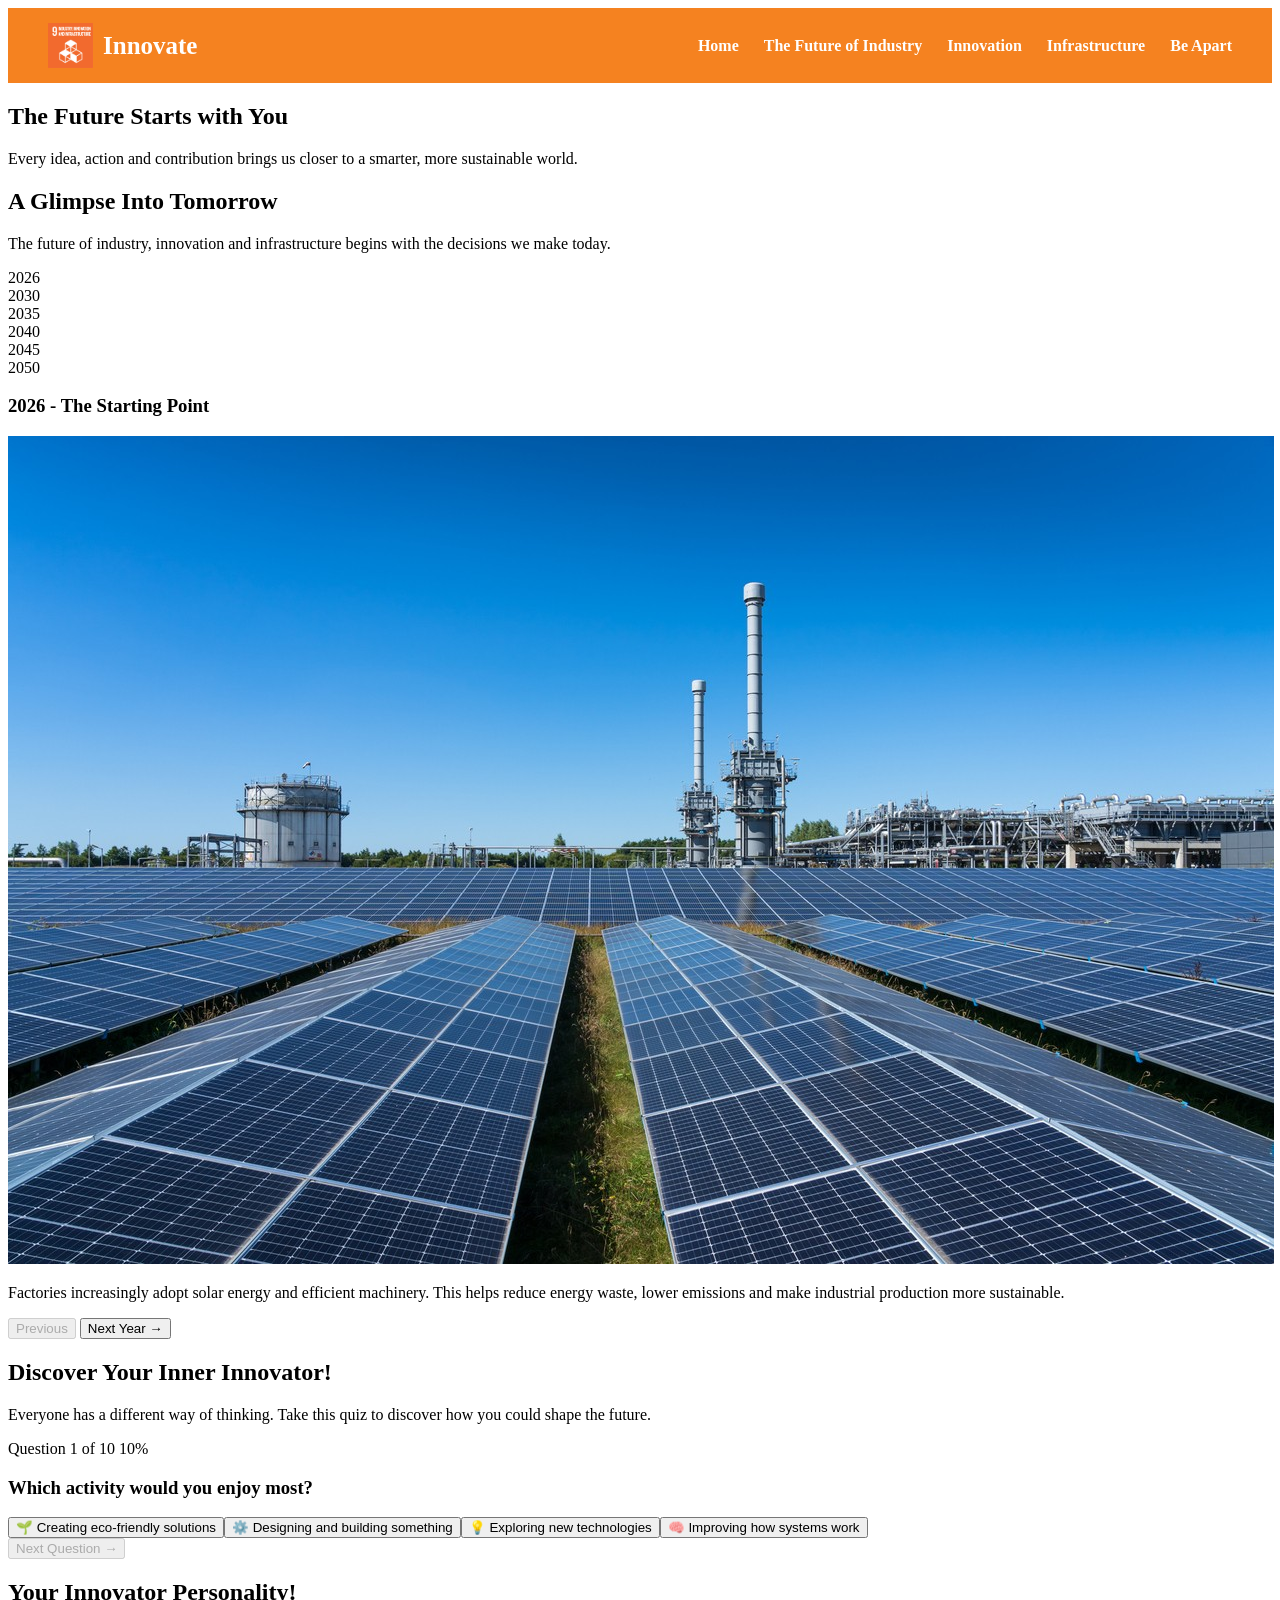
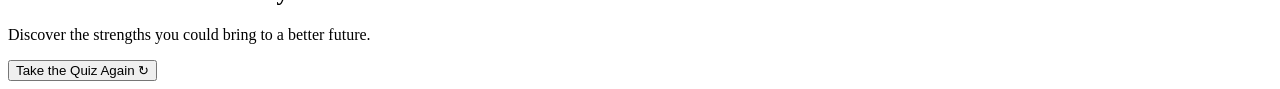
==== commit fec19016: "changed style.css and added in be_apart css" ====
--- a/Be_Apart.html
+++ b/Be_Apart.html
@@ -4,7 +4,8 @@
     <meta charset="UTF-8">
     <meta name="viewport" content="width=device-width, initial-scale=1.0">
     <title>Be Apart | Innovate</title>
-    <link rel="stylesheet" href="Style.css">
+    <link rel="stylesheet" href="header.css">
+    <link rel="stylesheet" href="Be_Apart.css">
 </head>
 
 <body>
@@ -204,6 +205,27 @@
 
     </section>
 
+
+        <!-- Innovator Quiz Results -->
+    <section class="innovator-results" id="innovator-results">
+
+        <h2>Your Innovator Personality!</h2>
+
+        <p class="results-intro">
+            Discover the strengths you could bring to a better future.
+        </p>
+
+        <div class="results-container" id="results-container">
+            <!-- Personality results will appear here -->
+        </div>
+
+        <button id="restart-innovator-quiz">
+            Take the Quiz Again ↻
+        </button>
+
+    </section>
+
+
     <script src="script.js"></script>
 
 </body>
--- a/header.css
+++ b/header.css
@@ -0,0 +1,43 @@
+/* Navigation bar */
+.navbar {
+    background-color: #f58220;
+    display: flex;
+    justify-content: space-between;
+    align-items: center;
+    padding: 15px 40px;
+}
+
+/* Website logo */
+.logo {
+    display: flex;
+    align-items: center;
+    gap: 10px;
+    color: white;
+    font-size: 25px;
+    font-weight: bold;
+}
+
+.logo img {
+    width: 45px;
+    height: 45px;
+    object-fit: cover;
+}
+
+/* Navigation links */
+.nav-links {
+    display: flex;
+    gap: 25px;
+}
+
+.nav-links a {
+    color: white;
+    text-decoration: none;
+    font-size: 16px;
+    font-weight: bold;
+    transition: 0.3s;
+}
+
+/* Hover effect */
+.nav-links a:hover {
+    color: #333;
+}
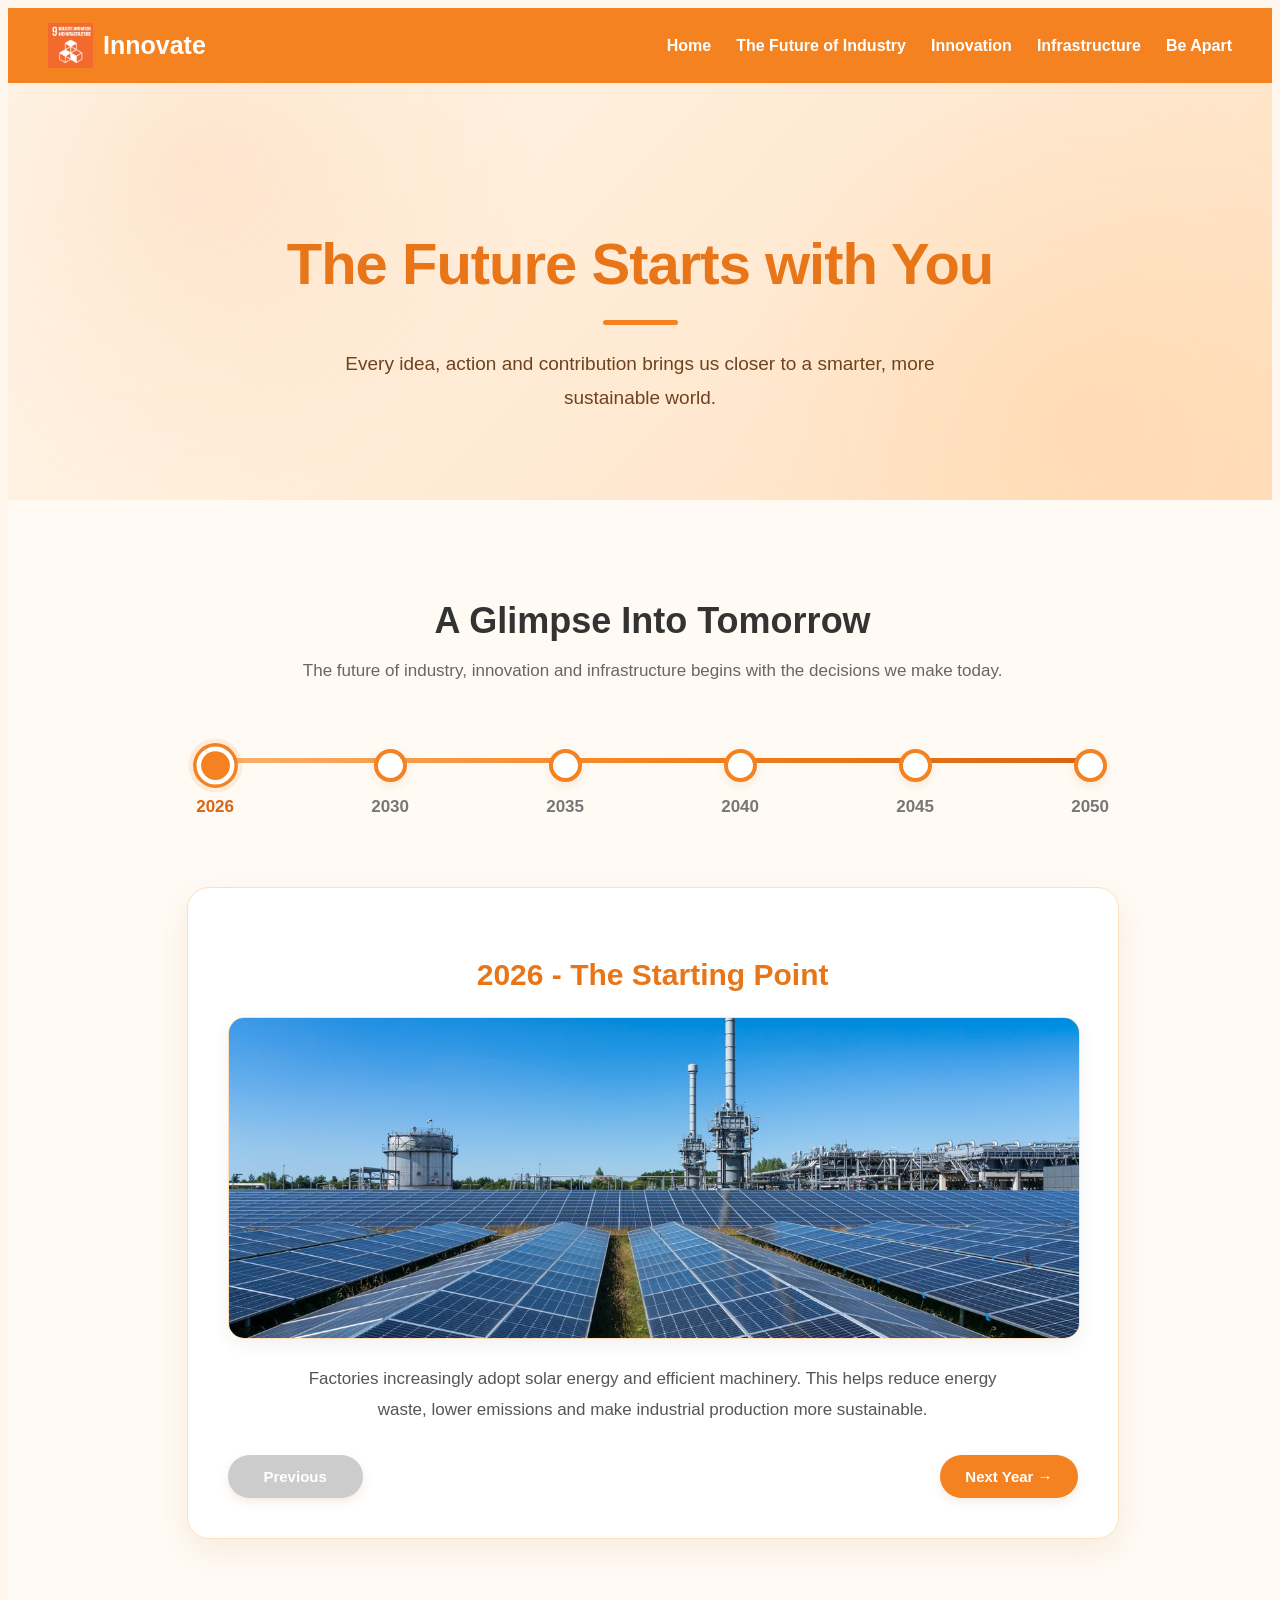
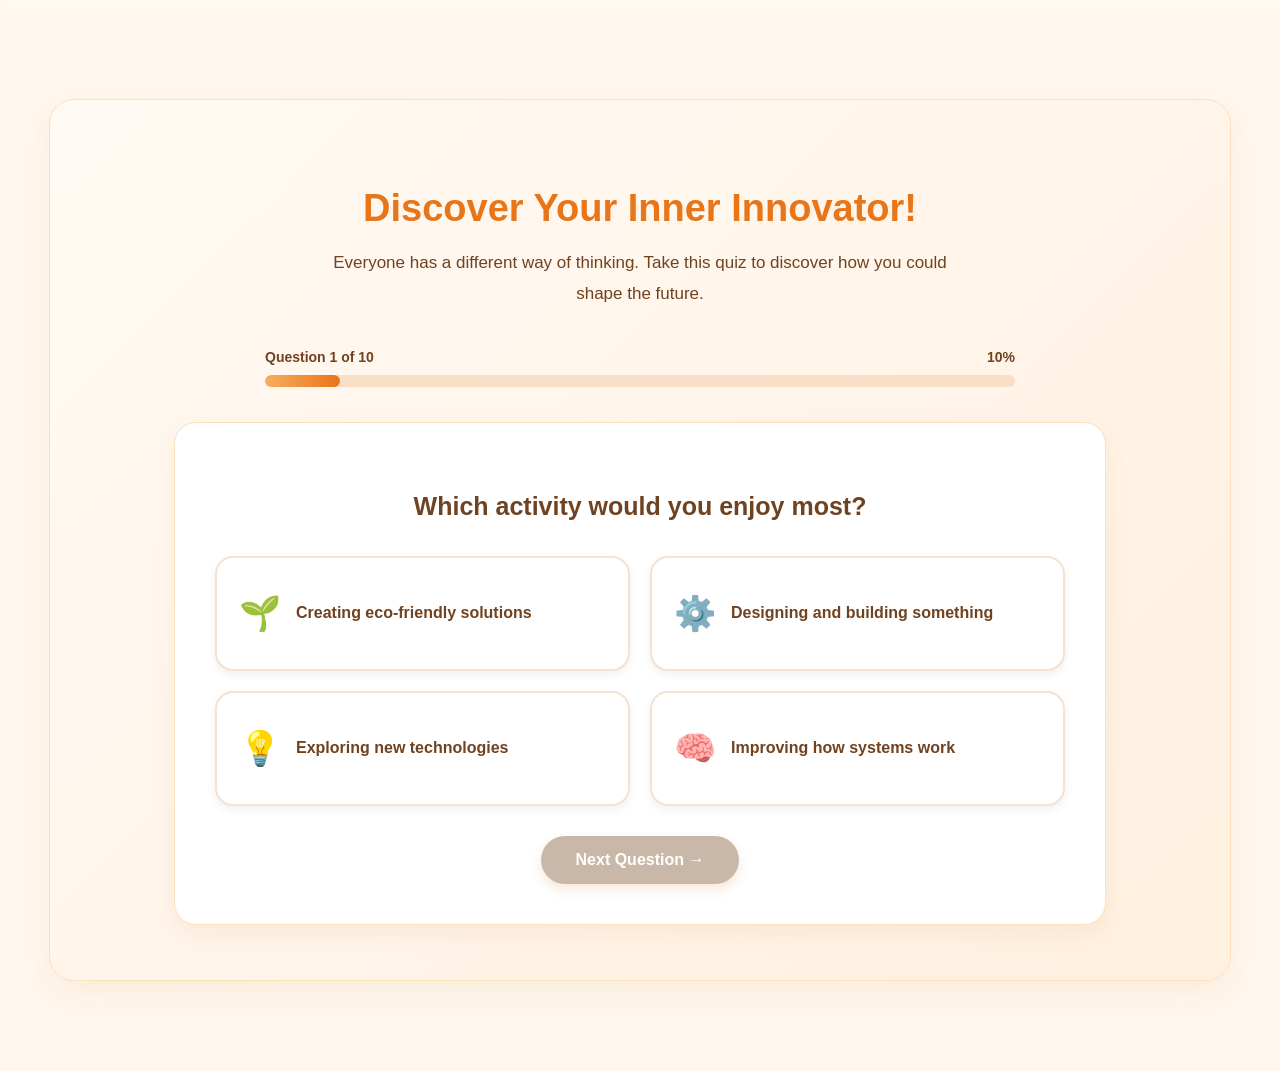
==== commit 8e6b0f8d: "changed minor spelling error" ====
--- a/Be_Apart.html
+++ b/Be_Apart.html
@@ -5,7 +5,7 @@
     <meta name="viewport" content="width=device-width, initial-scale=1.0">
     <title>Be Apart | Innovate</title>
     <link rel="stylesheet" href="header.css">
-    <link rel="stylesheet" href="Be_Apart.css">
+    <link rel="stylesheet" href="be_apart.css">
 </head>
 
 <body>
--- a/be_apart.css
+++ b/be_apart.css
@@ -0,0 +1,820 @@
+
+/* ================================= */
+/* BE APART - HERO SECTION */
+/* ================================= */
+
+body {
+    font-family: Arial, Helvetica, sans-serif;
+    background-color: #fff7ed;
+    color: #333;
+}
+
+.be-apart-hero {
+    position: relative;
+    overflow: hidden;
+    text-align: center;
+    padding: 100px 20px 85px;
+
+    background:
+        radial-gradient(circle at 15% 20%, rgba(245, 130, 32, 0.12), transparent 30%),
+        radial-gradient(circle at 85% 80%, rgba(255, 190, 120, 0.2), transparent 30%),
+        linear-gradient(135deg, #fff7ed, #ffdfbd);
+}
+
+.be-apart-hero h1 {
+    font-size: clamp(38px, 5vw, 58px);
+    font-weight: 800;
+    letter-spacing: -1px;
+    line-height: 1.15;
+    color: #e87518;
+    margin-bottom: 22px;
+}
+
+.be-apart-hero h1::after {
+    content: "";
+    display: block;
+    width: 75px;
+    height: 5px;
+    margin: 22px auto 0;
+    background: #f58220;
+    border-radius: 10px;
+}
+
+.be-apart-hero p {
+    font-size: 19px;
+    max-width: 680px;
+    line-height: 1.8;
+    color: #70421f;
+    margin: 0 auto;
+}
+
+@media (max-width: 650px) {
+    .be-apart-hero {
+        padding: 75px 20px 65px;
+    }
+
+    .be-apart-hero h1 {
+        font-size: 34px;
+    }
+
+    .be-apart-hero p {
+        font-size: 16px;
+    }
+}
+
+
+/* ================================= */
+/* TIMELINE SECTION */
+/* ================================= */
+
+.future-timeline {
+    width: 90%;
+    margin: 0 auto;
+    padding: 70px 6%;
+    text-align: center;
+    background: #fffaf4;
+}
+
+.future-timeline h2 {
+    font-size: 36px;
+    color: #333;
+    margin-bottom: 15px;
+}
+
+.timeline-intro {
+    font-size: 17px;
+    color: #666;
+    max-width: 750px;
+    margin: 0 auto 55px;
+    line-height: 1.6;
+}
+
+
+/* ================================= */
+/* TIMELINE DOTS AND CONNECTING LINE */
+/* ================================= */
+
+.timeline {
+    display: flex;
+    align-items: flex-start;
+    justify-content: space-between;
+    position: relative;
+    max-width: 1050px;
+    margin: 0 auto 60px;
+    padding: 10px 0;
+}
+
+.timeline::before {
+    content: "";
+    position: absolute;
+    top: 19px;
+    left: 8.33%;
+    right: 8.33%;
+    height: 5px;
+
+    background: linear-gradient(
+        to right,
+        #f8b16e,
+        #f58220,
+        #d96512
+    );
+
+    border-radius: 20px;
+}
+
+.timeline-item {
+    flex: 1;
+    display: flex;
+    flex-direction: column;
+    align-items: center;
+    position: relative;
+    z-index: 1;
+    cursor: pointer;
+
+    gap: 15px;
+    color: #777;
+    font-size: 17px;
+    font-weight: 700;
+
+    transition: 0.3s ease;
+}
+
+.timeline-dot {
+    width: 25px;
+    height: 25px;
+    background: white;
+    border: 4px solid #f58220;
+    border-radius: 50%;
+    box-shadow: 0 3px 8px rgba(180, 95, 20, 0.12);
+    transition: 0.3s ease;
+}
+
+.timeline-item.active {
+    color: #d96512;
+}
+
+.timeline-item.active .timeline-dot {
+    background: #f58220;
+    border: 4px solid white;
+    outline: 3px solid #f58220;
+    transform: scale(1.15);
+    box-shadow: 0 0 0 7px rgba(245, 130, 32, 0.13);
+}
+
+.timeline-item:hover {
+    color: #d96512;
+}
+
+.timeline-item:hover .timeline-dot {
+    transform: scale(1.2);
+}
+
+
+/* ================================= */
+/* SELECTED YEAR CONTENT */
+/* ================================= */
+
+.timeline-content {
+    max-width: 850px;
+    margin: 0 auto;
+    padding: 40px;
+
+    background: white;
+    border: 1px solid #ffe0bd;
+    border-radius: 22px;
+
+    box-shadow: 0 12px 30px rgba(180, 95, 20, 0.09);
+
+    transition: opacity 0.2s ease, transform 0.2s ease;
+}
+
+.timeline-content.changing {
+    opacity: 0;
+    transform: translateY(10px);
+}
+
+.timeline-content h3 {
+    font-size: 30px;
+    font-weight: 800;
+    color: #e87518;
+    margin-bottom: 25px;
+}
+
+.timeline-image {
+    width: 100%;
+    height: 320px;
+    background: #fff0df;
+    border: 1px solid #ffdfbd;
+    border-radius: 16px;
+    margin-bottom: 25px;
+    overflow: hidden;
+
+    box-shadow: 0 6px 18px rgba(0, 0, 0, 0.06);
+}
+
+.timeline-image img {
+    width: 100%;
+    height: 100%;
+    object-fit: cover;
+    display: block;
+}
+
+/* Special 2050 Timeline Image */
+
+.timeline-image.final-image {
+    height: 420px;
+    border: 3px solid #f28c28;
+    box-shadow: 0 8px 20px rgba(0, 0, 0, 0.12);
+    transition: height 0.3s ease;
+}
+
+.timeline-content > p {
+    max-width: 700px;
+    margin: 0 auto 30px;
+    font-size: 17px;
+    color: #555;
+    line-height: 1.8;
+}
+
+
+/* ================================= */
+/* PREVIOUS AND NEXT BUTTONS */
+/* ================================= */
+
+.timeline-buttons {
+    display: flex;
+    justify-content: space-between;
+    gap: 15px;
+}
+
+.timeline-buttons button {
+    min-width: 135px;
+    padding: 13px 25px;
+
+    border: none;
+    border-radius: 30px;
+
+    background: #f58220;
+    color: white;
+
+    font-size: 15px;
+    font-weight: 600;
+
+    cursor: pointer;
+    transition: 0.3s ease;
+
+    box-shadow: 0 4px 10px rgba(180, 95, 20, 0.12);
+}
+
+.timeline-buttons button:hover:not(:disabled) {
+    background: #d96b13;
+    transform: translateY(-2px);
+}
+
+.timeline-buttons button:disabled {
+    background: #ccc;
+    cursor: not-allowed;
+}
+
+
+/* ================================= */
+/* 2050 REFLECTION SECTION */
+/* ================================= */
+
+.reflection-section {
+    display: none;
+    margin-top: 55px;
+    padding: 50px 35px;
+
+    background:
+        radial-gradient(
+            circle at top right,
+            rgba(245, 130, 32, 0.16),
+            transparent 45%
+        ),
+        linear-gradient(135deg, #fff7ed, #ffe3c5);
+
+    border: 2px solid #f5bd87;
+    border-radius: 24px;
+
+    text-align: center;
+    box-shadow: 0 12px 30px rgba(180, 95, 20, 0.12);
+}
+
+.reflection-section h2 {
+    color: #d96512;
+    font-size: 30px;
+    margin-bottom: 18px;
+}
+
+.reflection-section p {
+    margin-bottom: 18px;
+}
+
+.finale-heading {
+    display: flex;
+    align-items: center;
+    justify-content: center;
+    gap: 20px;
+    margin-bottom: 25px;
+}
+
+.finale-heading h2 {
+    margin: 0;
+    font-size: clamp(23px, 3vw, 32px);
+    font-weight: 800;
+    line-height: 1.3;
+    color: #d96512;
+}
+
+.finale-line {
+    width: 65px;
+    height: 4px;
+    flex-shrink: 0;
+    background: #f28c28;
+    border-radius: 5px;
+}
+
+.finale-message {
+    max-width: 650px;
+    margin: 0 auto 30px;
+    font-size: 19px;
+    line-height: 1.8;
+    color: #70421f;
+    font-weight: 500;
+}
+
+.reflection-section > p:not(.finale-message):not(.reflection-note) {
+    color: #70421f;
+    font-size: 17px;
+    font-weight: bold;
+    margin-bottom: 18px;
+}
+
+.reflection-section textarea {
+    display: block;
+    width: 100%;
+    max-width: 680px;
+    min-height: 130px;
+    margin: 0 auto;
+
+    padding: 20px;
+    border: 2px solid #f2bd8b;
+    border-radius: 15px;
+
+    background: rgba(255, 255, 255, 0.95);
+    color: #70421f;
+
+    font-family: Arial, sans-serif;
+    font-size: 16px;
+    line-height: 1.6;
+
+    resize: vertical;
+    outline: none;
+
+    transition: border-color 0.25s ease, box-shadow 0.25s ease;
+}
+
+.reflection-section textarea:focus {
+    border-color: #e87518;
+    box-shadow: 0 0 0 4px rgba(232, 117, 24, 0.12);
+}
+
+.reflection-note {
+    margin-top: 15px;
+    color: #94765e;
+    font-size: 13px;
+}
+
+
+/* ================================= */
+/* INNOVATOR PERSONALITY QUIZ */
+/* ================================= */
+
+.innovator-quiz {
+    width: 90%;
+    max-width: 1100px;
+    margin: 90px auto;
+    padding: 55px 40px;
+
+    text-align: center;
+
+    background: linear-gradient(135deg, #fffaf4, #fff0df);
+    border: 1px solid #ffe0bd;
+    border-radius: 25px;
+
+    box-shadow: 0 12px 30px rgba(180, 95, 20, 0.07);
+}
+
+.innovator-quiz h2 {
+    color: #e87518;
+    font-size: clamp(28px, 4vw, 38px);
+    font-weight: 800;
+    margin-bottom: 18px;
+}
+
+.quiz-intro {
+    max-width: 650px;
+    margin: 0 auto 40px;
+    color: #70421f;
+    font-size: 17px;
+    line-height: 1.8;
+}
+
+
+/* Quiz Progress */
+
+.quiz-progress {
+    max-width: 750px;
+    margin: 0 auto 35px;
+}
+
+.quiz-progress-info {
+    display: flex;
+    justify-content: space-between;
+    margin-bottom: 10px;
+
+    color: #70421f;
+    font-size: 14px;
+    font-weight: bold;
+}
+
+.quiz-progress-bar {
+    width: 100%;
+    height: 12px;
+    background: #f8dfc6;
+    border-radius: 20px;
+    overflow: hidden;
+}
+
+#quiz-progress-fill {
+    width: 10%;
+    height: 100%;
+
+    background: linear-gradient(90deg, #f8ad62, #e87518);
+    border-radius: 20px;
+
+    transition: width 0.3s ease;
+}
+
+
+/* Question Container */
+
+.quiz-container {
+    max-width: 850px;
+    margin: 0 auto;
+    padding: 40px;
+
+    background: white;
+    border: 1px solid #ffe0bd;
+    border-radius: 22px;
+
+    box-shadow: 0 8px 25px rgba(180, 95, 20, 0.08);
+}
+
+.quiz-container h3 {
+    color: #70421f;
+    font-size: 25px;
+    line-height: 1.5;
+    margin-bottom: 30px;
+}
+
+
+/* Answer Cards */
+
+.quiz-answers {
+    display: grid;
+    grid-template-columns: repeat(2, 1fr);
+    gap: 20px;
+}
+
+.quiz-answer {
+    display: flex;
+    align-items: center;
+    gap: 15px;
+
+    min-height: 115px;
+    padding: 22px;
+
+    background: white;
+    border: 2px solid #f5e2d0;
+    border-radius: 18px;
+
+    box-shadow: 0 4px 10px rgba(0, 0, 0, 0.06);
+
+    color: #70421f;
+    font-size: 16px;
+    font-weight: 600;
+    line-height: 1.5;
+    text-align: left;
+
+    cursor: pointer;
+
+    transition: transform 0.2s ease, box-shadow 0.2s ease,
+                border-color 0.2s ease, background 0.2s ease;
+}
+
+.quiz-answer:hover {
+    transform: translateY(-5px);
+    border-color: #f28c28;
+    box-shadow: 0 10px 22px rgba(180, 95, 20, 0.13);
+}
+
+.quiz-answer.selected {
+    background: #fff0df;
+    border-color: #e87518;
+    box-shadow: 0 0 0 3px rgba(232, 117, 24, 0.12);
+}
+
+.answer-icon {
+    font-size: 34px;
+    flex-shrink: 0;
+}
+
+
+/* Next Button */
+
+.quiz-navigation {
+    margin-top: 30px;
+}
+
+#innovator-next {
+    min-width: 190px;
+    padding: 15px 35px;
+
+    background: #f28c28;
+    color: white;
+
+    border: none;
+    border-radius: 30px;
+
+    font-size: 16px;
+    font-weight: bold;
+
+    cursor: pointer;
+
+    box-shadow: 0 5px 12px rgba(180, 95, 20, 0.15);
+    transition: background 0.2s ease, transform 0.2s ease;
+}
+
+#innovator-next:hover:not(:disabled) {
+    background: #d96512;
+    transform: translateY(-2px);
+}
+
+#innovator-next:disabled {
+    background: #c9b8a8;
+    cursor: not-allowed;
+}
+
+
+/* ================================= */
+/* INNOVATOR QUIZ RESULTS */
+/* ================================= */
+
+.innovator-results {
+    display: none;
+    width: 90%;
+    max-width: 1100px;
+    margin: 90px auto;
+    padding: 55px 40px;
+    text-align: center;
+}
+
+.innovator-results h2 {
+    color: #e87518;
+    font-size: clamp(28px, 4vw, 38px);
+    font-weight: 800;
+    margin-bottom: 18px;
+}
+
+.results-intro {
+    max-width: 650px;
+    margin: 0 auto 40px;
+    color: #70421f;
+    font-size: 17px;
+    line-height: 1.8;
+}
+
+.results-container {
+    display: grid;
+    grid-template-columns: repeat(2, 1fr);
+    gap: 28px;
+    align-items: stretch;
+}
+
+
+/* Individual Result Cards */
+
+.result-card {
+    background: #fff7ed;
+    border: 1px solid #ffe0bd;
+    border-radius: 22px;
+    overflow: hidden;
+
+    box-shadow: 0 6px 16px rgba(0, 0, 0, 0.08);
+    text-align: left;
+
+    transition: transform 0.25s ease, box-shadow 0.25s ease;
+}
+
+.result-card:hover {
+    transform: translateY(-6px);
+    box-shadow: 0 14px 28px rgba(180, 95, 20, 0.14);
+}
+
+
+/* Result Images */
+
+.result-card img {
+    width: 100%;
+    height: 260px;
+    object-fit: cover;
+    display: block;
+
+    transition: transform 0.35s ease;
+}
+
+.result-card:hover img {
+    transform: scale(1.03);
+}
+
+
+/* Result Information */
+
+.result-card-content {
+    padding: 30px;
+}
+
+.result-card h3 {
+    color: #e87518;
+    font-size: 24px;
+    line-height: 1.4;
+    margin-bottom: 18px;
+}
+
+.result-card h4 {
+    color: #d96512;
+    font-size: 17px;
+    margin-top: 24px;
+    margin-bottom: 10px;
+}
+
+.result-card p {
+    color: #70421f;
+    font-size: 15px;
+    line-height: 1.8;
+}
+
+
+/* Restart Button */
+
+#restart-innovator-quiz {
+    min-width: 210px;
+    margin-top: 35px;
+    padding: 15px 35px;
+
+    background: #f28c28;
+    color: white;
+
+    border: none;
+    border-radius: 30px;
+
+    font-size: 16px;
+    font-weight: bold;
+
+    cursor: pointer;
+
+    box-shadow: 0 5px 12px rgba(180, 95, 20, 0.15);
+    transition: background 0.2s ease, transform 0.2s ease;
+}
+
+#restart-innovator-quiz:hover {
+    background: #d96512;
+    transform: translateY(-3px);
+}
+
+
+/* ================================= */
+/* MOBILE RESPONSIVENESS */
+/* ================================= */
+
+@media (max-width: 650px) {
+
+    /* Timeline */
+
+    .future-timeline {
+        padding: 50px 15px;
+    }
+
+    .timeline {
+        margin-bottom: 40px;
+    }
+
+    .timeline-item {
+        font-size: 12px;
+        gap: 12px;
+    }
+
+    .timeline-dot {
+        width: 18px;
+        height: 18px;
+    }
+
+    .timeline::before {
+        top: 17px;
+    }
+
+    .timeline-content {
+        padding: 22px 16px;
+    }
+
+    .timeline-content h3 {
+        font-size: 23px;
+    }
+
+    .timeline-image {
+        height: 200px;
+    }
+
+    .timeline-image.final-image {
+        height: 260px;
+    }
+
+    .timeline-buttons button {
+        padding: 10px 15px;
+        font-size: 13px;
+    }
+
+
+    /* Reflection */
+
+    .reflection-section {
+        padding: 35px 18px;
+        margin-top: 35px;
+    }
+
+    .finale-heading {
+        gap: 10px;
+    }
+
+    .finale-line {
+        width: 25px;
+    }
+
+    .finale-message {
+        font-size: 16px;
+    }
+
+    .reflection-section textarea {
+        font-size: 15px;
+    }
+
+
+    /* Innovator Quiz */
+
+    .innovator-quiz {
+        margin: 55px auto;
+        padding: 35px 15px;
+    }
+
+    .innovator-quiz h2 {
+        font-size: 27px;
+    }
+
+    .quiz-container {
+        padding: 25px 16px;
+    }
+
+    .quiz-container h3 {
+        font-size: 21px;
+    }
+
+    .quiz-answers {
+        grid-template-columns: 1fr;
+    }
+
+    .quiz-answer {
+        min-height: 85px;
+    }
+
+
+    /* Quiz Results */
+
+    .innovator-results {
+        margin: 55px auto;
+        padding: 35px 15px;
+    }
+
+    .results-container {
+        grid-template-columns: 1fr;
+    }
+
+    .result-card img {
+        height: 220px;
+    }
+
+    .result-card-content {
+        padding: 22px;
+    }
+}
